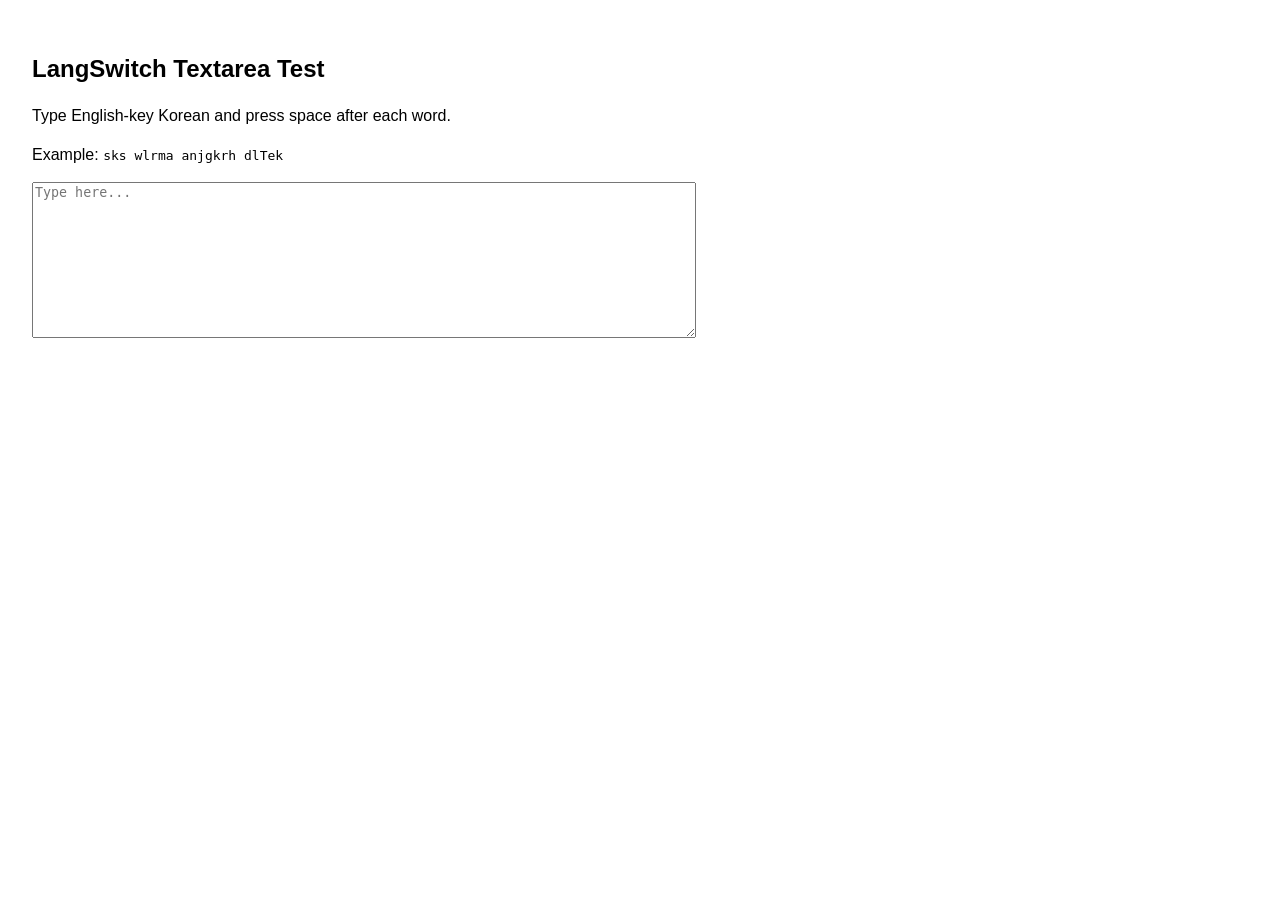
==== dev/test.html @ 9aa34976 "feat: initial release of LangSwitch" ====
<!doctype html>
<html lang="en">
<head>
  <meta charset="UTF-8" />
  <meta name="viewport" content="width=device-width, initial-scale=1.0" />
  <title>LangSwitch Test</title>
</head>
<body style="font-family: -apple-system, BlinkMacSystemFont, 'Segoe UI', sans-serif; padding: 24px; line-height: 1.4;">
  <h2>LangSwitch Textarea Test</h2>
  <p>Type English-key Korean and press space after each word.</p>
  <p>Example: <code>sks wlrma anjgkrh dlTek</code></p>
  <textarea rows="10" cols="80" placeholder="Type here..."></textarea>
</body>
</html>
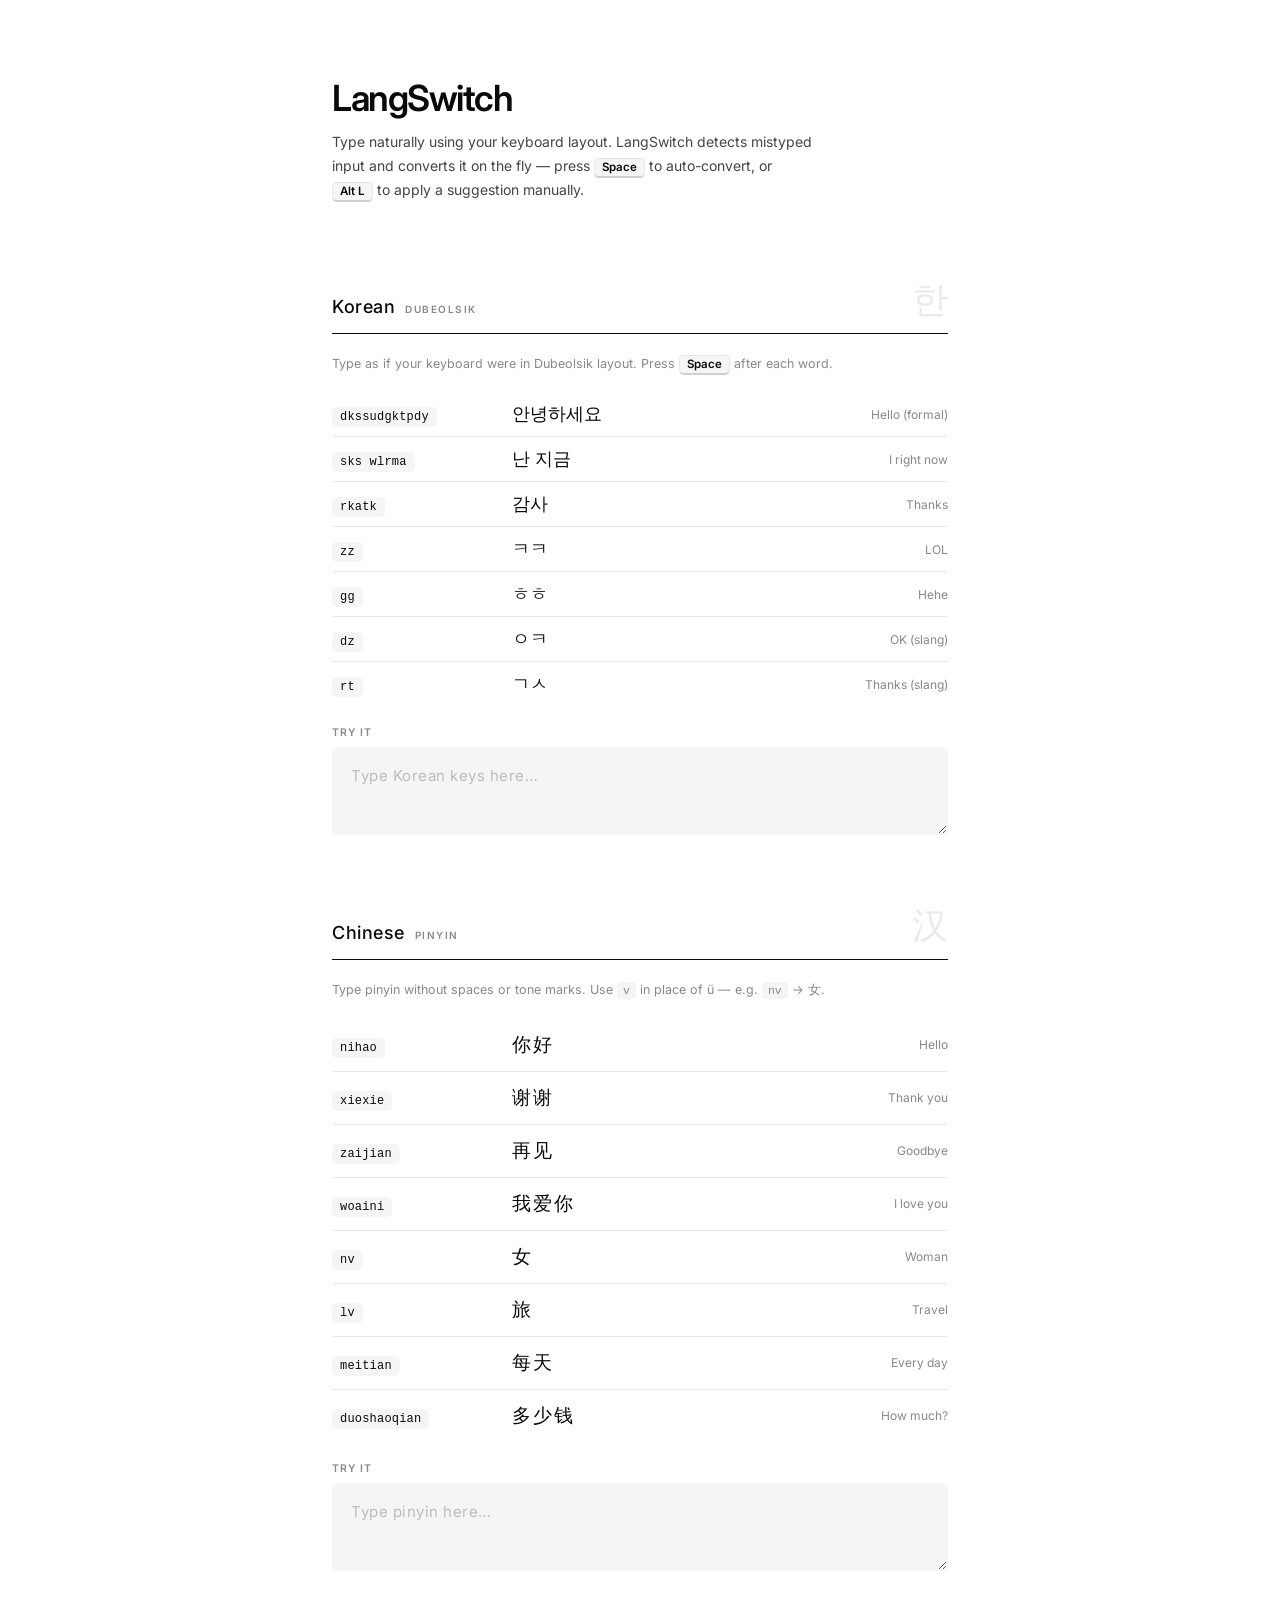
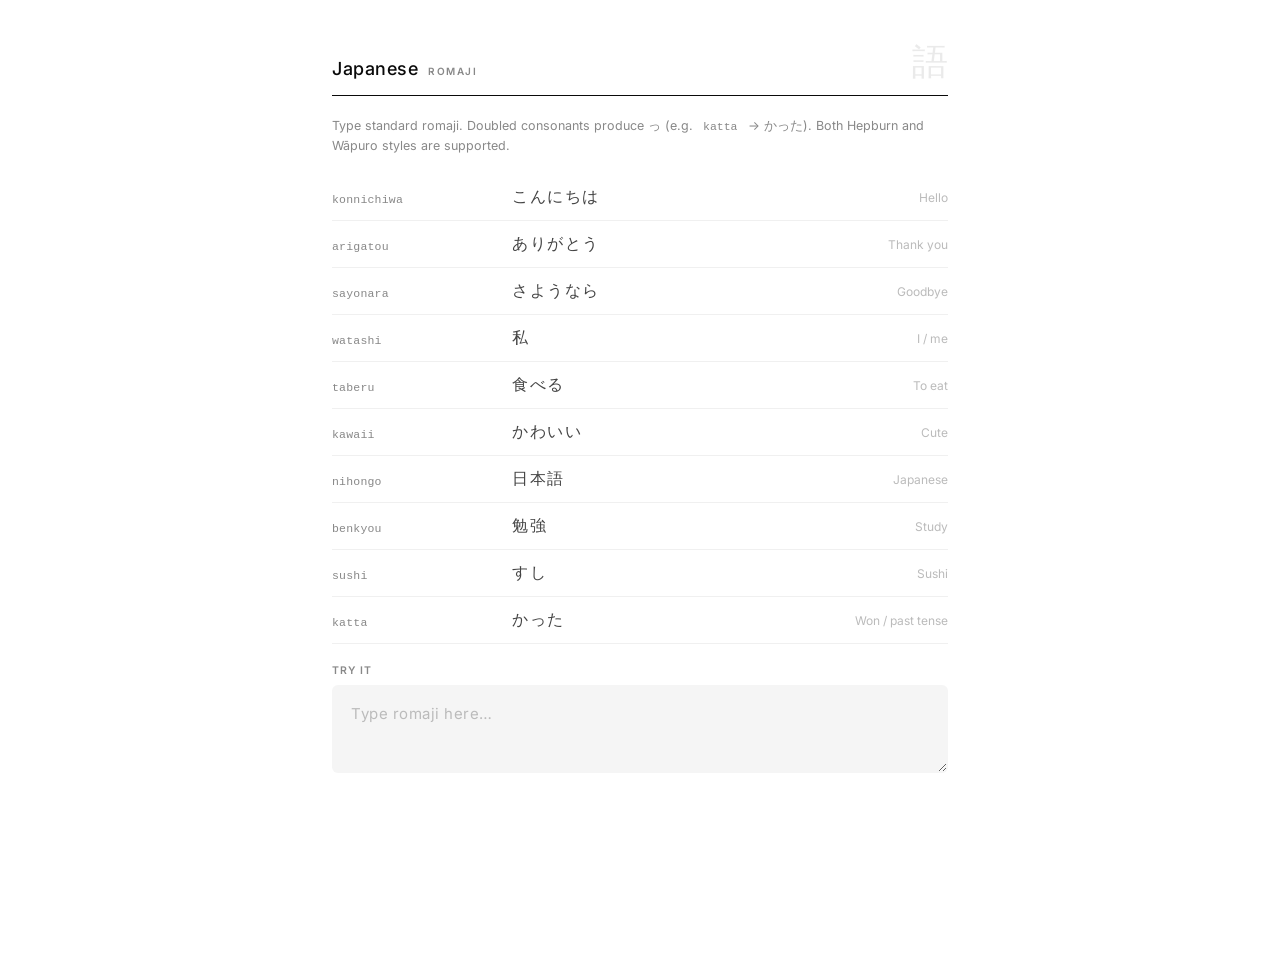
==== commit 2fcf152b: "Polish CJK support, UI, and docs - Add Japanese alternate romanizations (si, ti, tu, hu, zi, di, du)" ====
--- a/dev/test.html
+++ b/dev/test.html
@@ -3,12 +3,476 @@
 <head>
   <meta charset="UTF-8" />
   <meta name="viewport" content="width=device-width, initial-scale=1.0" />
-  <title>LangSwitch Test</title>
+  <title>LangSwitch</title>
+  <link rel="preconnect" href="https://fonts.googleapis.com" />
+  <link rel="preconnect" href="https://fonts.gstatic.com" crossorigin />
+  <link href="https://fonts.googleapis.com/css2?family=Inter:wght@400;500;600&display=swap" rel="stylesheet" />
+  <style>
+    *, *::before, *::after { box-sizing: border-box; margin: 0; padding: 0; }
+
+    :root {
+      --black:  #0a0a0a;
+      --gray-1: #444;
+      --gray-2: #888;
+      --gray-3: #bbb;
+      --gray-4: #e8e8e8;
+      --gray-5: #f5f5f5;
+      --white:  #fff;
+    }
+
+    body {
+      font-family: 'Inter', -apple-system, BlinkMacSystemFont, sans-serif;
+      background: var(--white);
+      color: var(--black);
+      -webkit-font-smoothing: antialiased;
+    }
+
+    .page {
+      max-width: 680px;
+      margin: 0 auto;
+      padding: 80px 32px 120px;
+    }
+
+    /* ── Hero ───────────────────────────────────────────── */
+    .hero {
+      margin-bottom: 80px;
+    }
+
+    .hero h1 {
+      font-size: 36px;
+      font-weight: 600;
+      letter-spacing: -1.5px;
+      line-height: 1;
+      margin-bottom: 14px;
+    }
+
+    .hero p {
+      font-size: 14px;
+      color: var(--gray-1);
+      line-height: 1.7;
+      max-width: 480px;
+    }
+
+    kbd {
+      font-family: inherit;
+      font-size: 11.5px;
+      font-weight: 600;
+      background: var(--gray-5);
+      border: 1px solid var(--gray-4);
+      border-bottom: 2px solid #d0d0d0;
+      border-radius: 5px;
+      padding: 1px 7px 2px;
+      color: var(--black);
+    }
+
+    /* ── Section shared ─────────────────────────────────── */
+    .section {
+      margin-bottom: 72px;
+      position: relative;
+    }
+
+    .section-header {
+      display: flex;
+      align-items: flex-end;
+      justify-content: space-between;
+      margin-bottom: 20px;
+      padding-bottom: 14px;
+    }
+
+    .section-left {
+      display: flex;
+      align-items: baseline;
+      gap: 10px;
+    }
+
+    .section-header h2 {
+      font-size: 18px;
+      font-weight: 600;
+      letter-spacing: -0.4px;
+    }
+
+    .section-tag {
+      font-size: 10px;
+      font-weight: 600;
+      letter-spacing: 1px;
+      text-transform: uppercase;
+      color: var(--gray-2);
+    }
+
+    .section-glyph {
+      font-size: 36px;
+      line-height: 1;
+      opacity: 0.08;
+      font-weight: 400;
+      user-select: none;
+    }
+
+    .section-hint {
+      font-size: 12.5px;
+      color: var(--gray-2);
+      margin-bottom: 18px;
+      line-height: 1.6;
+    }
+
+    /* ── Examples ───────────────────────────────────────── */
+    .examples {
+      margin-bottom: 20px;
+    }
+
+    .example-row {
+      display: grid;
+      grid-template-columns: 180px 130px 1fr;
+      align-items: center;
+      padding: 10px 0;
+      border-bottom: 1px solid var(--gray-4);
+    }
+
+    .example-row:last-child { border-bottom: none; }
+
+    .ex-input code {
+      font-family: 'SF Mono', 'Fira Code', 'Menlo', monospace;
+      font-size: 12px;
+      background: var(--gray-5);
+      padding: 3px 8px;
+      border-radius: 5px;
+      letter-spacing: 0.2px;
+    }
+
+    .ex-output {
+      color: var(--black);
+    }
+
+    .ex-meaning {
+      font-size: 12px;
+      color: var(--gray-2);
+      text-align: right;
+    }
+
+    /* ── Textarea ───────────────────────────────────────── */
+    .field-label {
+      font-size: 10.5px;
+      font-weight: 600;
+      letter-spacing: 0.9px;
+      text-transform: uppercase;
+      color: var(--gray-2);
+      margin-bottom: 8px;
+    }
+
+    textarea {
+      display: block;
+      width: 100%;
+      font-family: 'Inter', -apple-system, BlinkMacSystemFont, sans-serif;
+      font-size: 15px;
+      line-height: 1.65;
+      color: var(--black);
+      background: var(--gray-5);
+      border: 1px solid transparent;
+      border-radius: 12px;
+      padding: 16px 18px;
+      resize: vertical;
+      outline: none;
+      transition: border-color 0.15s, background 0.15s;
+      min-height: 88px;
+    }
+
+    textarea:focus {
+      background: var(--white);
+      border-color: var(--black);
+    }
+
+    textarea::placeholder { color: var(--gray-3); }
+
+    /* ══════════════════════════════════════════════════════
+       KOREAN  — bold, blocky, punchy
+       ══════════════════════════════════════════════════════ */
+    .section-ko .section-header {
+      border-bottom: 1px solid var(--black);
+      padding-bottom: 16px;
+    }
+
+    .section-ko .section-header h2 {
+      font-weight: 500;
+      letter-spacing: 0.5px;
+    }
+
+    .section-ko .section-tag {
+      letter-spacing: 1.5px;
+    }
+
+    .section-ko .ex-output {
+      font-size: 18px;
+      font-weight: 400;
+    }
+
+    .section-ko textarea {
+      border-radius: 6px;
+      letter-spacing: 0.5px;
+    }
+
+    /* ══════════════════════════════════════════════════════
+       CHINESE  — structured, classical, spacious
+       ══════════════════════════════════════════════════════ */
+    .section-zh .section-header {
+      border-bottom: 1px solid var(--black);
+      padding-bottom: 16px;
+    }
+
+    .section-zh .section-header h2 {
+      font-weight: 500;
+      letter-spacing: 0.5px;
+    }
+
+    .section-zh .section-tag {
+      letter-spacing: 1.5px;
+    }
+
+    .section-zh .example-row {
+      padding: 13px 0;
+    }
+
+    .section-zh .ex-output {
+      font-size: 19px;
+      font-weight: 400;
+      letter-spacing: 2px;
+    }
+
+    .section-zh textarea {
+      border-radius: 6px;
+      letter-spacing: 0.5px;
+    }
+
+    /* ══════════════════════════════════════════════════════
+       JAPANESE  — minimal, airy, precise
+       ══════════════════════════════════════════════════════ */
+    .section-ja .section-header {
+      border-bottom: 1px solid var(--black);
+      padding-bottom: 16px;
+    }
+
+    .section-ja .section-header h2 {
+      font-weight: 500;
+      letter-spacing: 0.5px;
+    }
+
+    .section-ja .section-tag {
+      letter-spacing: 1.5px;
+    }
+
+    .section-ja .example-row {
+      padding: 12px 0;
+      border-bottom: 1px solid #f0f0f0;
+    }
+
+    .section-ja .ex-output {
+      font-size: 16px;
+      font-weight: 400;
+      letter-spacing: 1.5px;
+      color: var(--gray-1);
+    }
+
+    .section-ja .ex-input code {
+      background: none;
+      padding: 0;
+      color: var(--gray-2);
+      font-size: 11.5px;
+    }
+
+    .section-ja .ex-meaning {
+      color: var(--gray-3);
+    }
+
+    .section-ja textarea {
+      border-radius: 6px;
+      letter-spacing: 0.5px;
+    }
+
+    .section-ja textarea:focus {
+      border-color: var(--gray-2);
+    }
+  </style>
 </head>
-<body style="font-family: -apple-system, BlinkMacSystemFont, 'Segoe UI', sans-serif; padding: 24px; line-height: 1.4;">
-  <h2>LangSwitch Textarea Test</h2>
-  <p>Type English-key Korean and press space after each word.</p>
-  <p>Example: <code>sks wlrma anjgkrh dlTek</code></p>
-  <textarea rows="10" cols="80" placeholder="Type here..."></textarea>
+<body>
+  <div class="page">
+
+    <!-- Hero -->
+    <header class="hero">
+      <h1>LangSwitch</h1>
+      <p>Type naturally using your keyboard layout. LangSwitch detects mistyped input and converts it on the fly — press <kbd>Space</kbd> to auto-convert, or <span style="white-space:nowrap"><kbd>Alt L</kbd></span> to apply a suggestion manually.</p>
+    </header>
+
+    <!-- Korean -->
+    <section class="section section-ko">
+      <div class="section-header">
+        <div class="section-left">
+          <h2>Korean</h2>
+          <span class="section-tag">Dubeolsik</span>
+        </div>
+        <span class="section-glyph">한</span>
+      </div>
+      <p class="section-hint">Type as if your keyboard were in Dubeolsik layout. Press <kbd>Space</kbd> after each word.</p>
+      <div class="examples">
+        <div class="example-row">
+          <div class="ex-input"><code>dkssudgktpdy</code></div>
+          <div class="ex-output">안녕하세요</div>
+          <div class="ex-meaning">Hello (formal)</div>
+        </div>
+        <div class="example-row">
+          <div class="ex-input"><code>sks wlrma</code></div>
+          <div class="ex-output">난 지금</div>
+          <div class="ex-meaning">I right now</div>
+        </div>
+        <div class="example-row">
+          <div class="ex-input"><code>rkatk</code></div>
+          <div class="ex-output">감사</div>
+          <div class="ex-meaning">Thanks</div>
+        </div>
+        <div class="example-row">
+          <div class="ex-input"><code>zz</code></div>
+          <div class="ex-output">ㅋㅋ</div>
+          <div class="ex-meaning">LOL</div>
+        </div>
+        <div class="example-row">
+          <div class="ex-input"><code>gg</code></div>
+          <div class="ex-output">ㅎㅎ</div>
+          <div class="ex-meaning">Hehe</div>
+        </div>
+        <div class="example-row">
+          <div class="ex-input"><code>dz</code></div>
+          <div class="ex-output">ㅇㅋ</div>
+          <div class="ex-meaning">OK (slang)</div>
+        </div>
+        <div class="example-row">
+          <div class="ex-input"><code>rt</code></div>
+          <div class="ex-output">ㄱㅅ</div>
+          <div class="ex-meaning">Thanks (slang)</div>
+        </div>
+      </div>
+      <p class="field-label">Try it</p>
+      <textarea placeholder="Type Korean keys here…"></textarea>
+    </section>
+
+    <!-- Chinese -->
+    <section class="section section-zh">
+      <div class="section-header">
+        <div class="section-left">
+          <h2>Chinese</h2>
+          <span class="section-tag">Pinyin</span>
+        </div>
+        <span class="section-glyph">汉</span>
+      </div>
+      <p class="section-hint">Type pinyin without spaces or tone marks. Use <code style="font-family:'SF Mono','Menlo',monospace;font-size:11.5px;background:#f5f5f5;padding:2px 6px;border-radius:4px">v</code> in place of ü — e.g. <code style="font-family:'SF Mono','Menlo',monospace;font-size:11.5px;background:#f5f5f5;padding:2px 6px;border-radius:4px">nv</code> → 女.</p>
+      <div class="examples">
+        <div class="example-row">
+          <div class="ex-input"><code>nihao</code></div>
+          <div class="ex-output">你好</div>
+          <div class="ex-meaning">Hello</div>
+        </div>
+        <div class="example-row">
+          <div class="ex-input"><code>xiexie</code></div>
+          <div class="ex-output">谢谢</div>
+          <div class="ex-meaning">Thank you</div>
+        </div>
+        <div class="example-row">
+          <div class="ex-input"><code>zaijian</code></div>
+          <div class="ex-output">再见</div>
+          <div class="ex-meaning">Goodbye</div>
+        </div>
+        <div class="example-row">
+          <div class="ex-input"><code>woaini</code></div>
+          <div class="ex-output">我爱你</div>
+          <div class="ex-meaning">I love you</div>
+        </div>
+        <div class="example-row">
+          <div class="ex-input"><code>nv</code></div>
+          <div class="ex-output">女</div>
+          <div class="ex-meaning">Woman</div>
+        </div>
+        <div class="example-row">
+          <div class="ex-input"><code>lv</code></div>
+          <div class="ex-output">旅</div>
+          <div class="ex-meaning">Travel</div>
+        </div>
+        <div class="example-row">
+          <div class="ex-input"><code>meitian</code></div>
+          <div class="ex-output">每天</div>
+          <div class="ex-meaning">Every day</div>
+        </div>
+        <div class="example-row">
+          <div class="ex-input"><code>duoshaoqian</code></div>
+          <div class="ex-output">多少钱</div>
+          <div class="ex-meaning">How much?</div>
+        </div>
+      </div>
+      <p class="field-label">Try it</p>
+      <textarea placeholder="Type pinyin here…"></textarea>
+    </section>
+
+    <!-- Japanese -->
+    <section class="section section-ja">
+      <div class="section-header">
+        <div class="section-left">
+          <h2>Japanese</h2>
+          <span class="section-tag">Romaji</span>
+        </div>
+        <span class="section-glyph">語</span>
+      </div>
+      <p class="section-hint">Type standard romaji. Doubled consonants produce っ (e.g. <code style="font-family:'SF Mono','Menlo',monospace;font-size:11.5px;padding:2px 6px;">katta</code> → かった). Both Hepburn and Wāpuro styles are supported.</p>
+      <div class="examples">
+        <div class="example-row">
+          <div class="ex-input"><code>konnichiwa</code></div>
+          <div class="ex-output">こんにちは</div>
+          <div class="ex-meaning">Hello</div>
+        </div>
+        <div class="example-row">
+          <div class="ex-input"><code>arigatou</code></div>
+          <div class="ex-output">ありがとう</div>
+          <div class="ex-meaning">Thank you</div>
+        </div>
+        <div class="example-row">
+          <div class="ex-input"><code>sayonara</code></div>
+          <div class="ex-output">さようなら</div>
+          <div class="ex-meaning">Goodbye</div>
+        </div>
+        <div class="example-row">
+          <div class="ex-input"><code>watashi</code></div>
+          <div class="ex-output">私</div>
+          <div class="ex-meaning">I / me</div>
+        </div>
+        <div class="example-row">
+          <div class="ex-input"><code>taberu</code></div>
+          <div class="ex-output">食べる</div>
+          <div class="ex-meaning">To eat</div>
+        </div>
+        <div class="example-row">
+          <div class="ex-input"><code>kawaii</code></div>
+          <div class="ex-output">かわいい</div>
+          <div class="ex-meaning">Cute</div>
+        </div>
+        <div class="example-row">
+          <div class="ex-input"><code>nihongo</code></div>
+          <div class="ex-output">日本語</div>
+          <div class="ex-meaning">Japanese</div>
+        </div>
+        <div class="example-row">
+          <div class="ex-input"><code>benkyou</code></div>
+          <div class="ex-output">勉強</div>
+          <div class="ex-meaning">Study</div>
+        </div>
+        <div class="example-row">
+          <div class="ex-input"><code>sushi</code></div>
+          <div class="ex-output">すし</div>
+          <div class="ex-meaning">Sushi</div>
+        </div>
+        <div class="example-row">
+          <div class="ex-input"><code>katta</code></div>
+          <div class="ex-output">かった</div>
+          <div class="ex-meaning">Won / past tense</div>
+        </div>
+      </div>
+      <p class="field-label">Try it</p>
+      <textarea placeholder="Type romaji here…"></textarea>
+    </section>
+
+  </div>
 </body>
 </html>
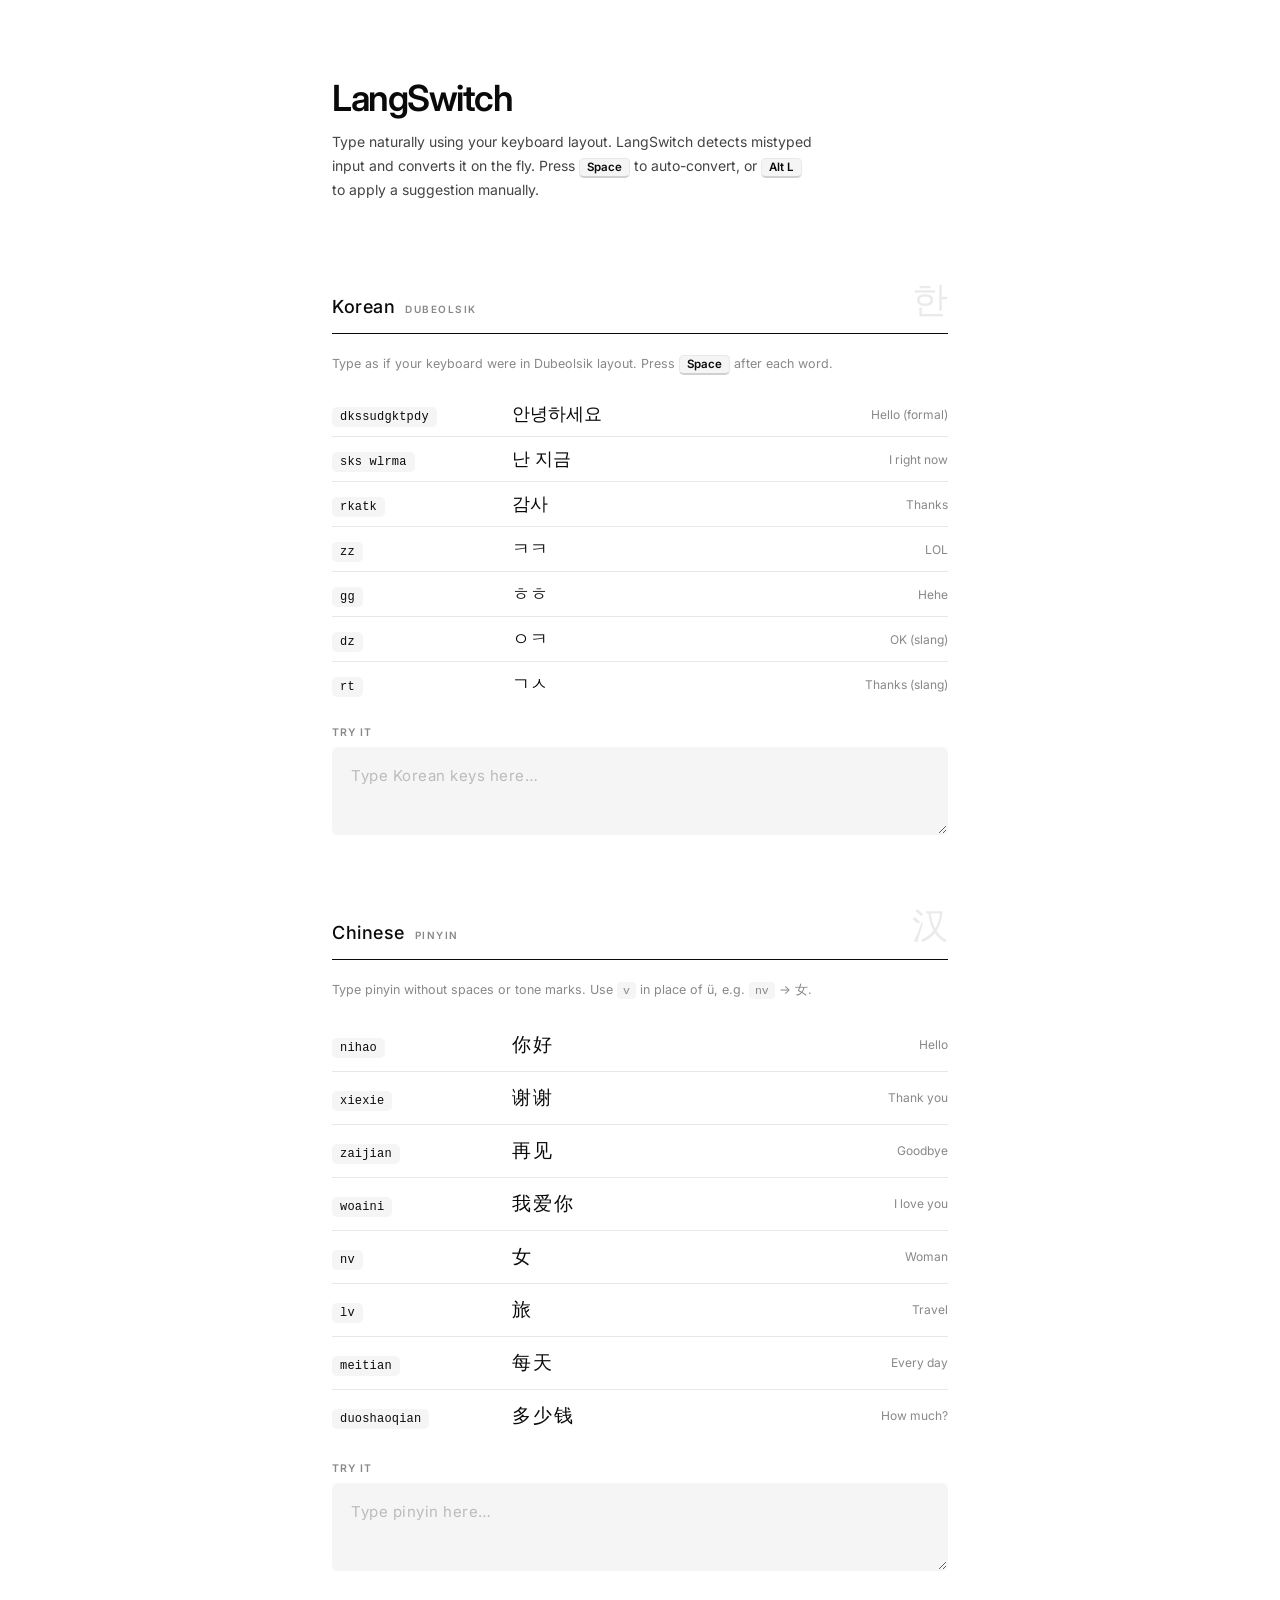
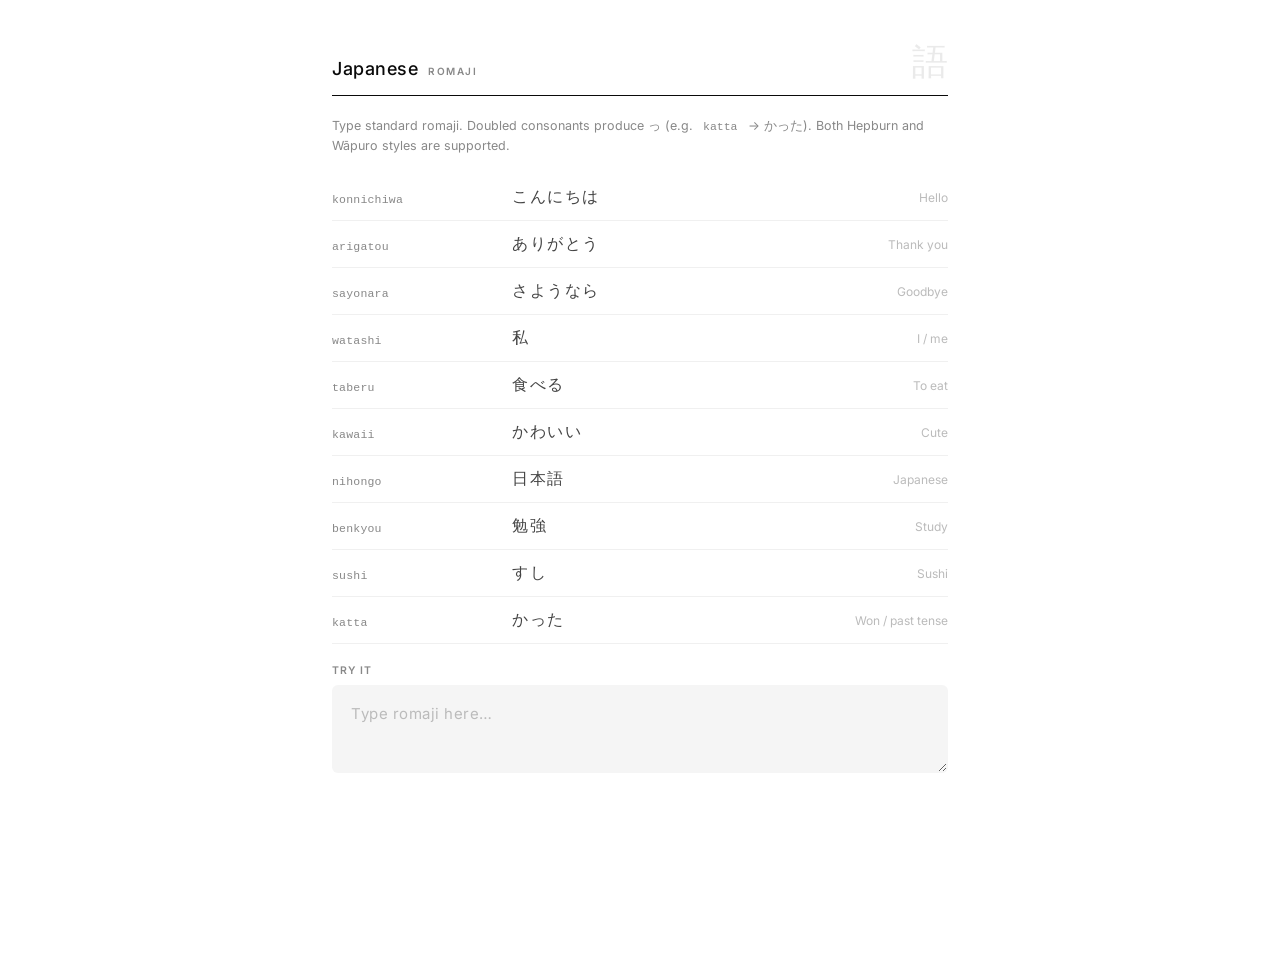
==== commit caa162a1: "Remove all em dashes from README and test.html" ====
--- a/dev/test.html
+++ b/dev/test.html
@@ -183,7 +183,7 @@
     textarea::placeholder { color: var(--gray-3); }
 
     /* ══════════════════════════════════════════════════════
-       KOREAN  — bold, blocky, punchy
+       KOREAN  bold, blocky, punchy
        ══════════════════════════════════════════════════════ */
     .section-ko .section-header {
       border-bottom: 1px solid var(--black);
@@ -210,7 +210,7 @@
     }
 
     /* ══════════════════════════════════════════════════════
-       CHINESE  — structured, classical, spacious
+       CHINESE  structured, classical, spacious
        ══════════════════════════════════════════════════════ */
     .section-zh .section-header {
       border-bottom: 1px solid var(--black);
@@ -242,7 +242,7 @@
     }
 
     /* ══════════════════════════════════════════════════════
-       JAPANESE  — minimal, airy, precise
+       JAPANESE  minimal, airy, precise
        ══════════════════════════════════════════════════════ */
     .section-ja .section-header {
       border-bottom: 1px solid var(--black);
@@ -297,7 +297,7 @@
     <!-- Hero -->
     <header class="hero">
       <h1>LangSwitch</h1>
-      <p>Type naturally using your keyboard layout. LangSwitch detects mistyped input and converts it on the fly — press <kbd>Space</kbd> to auto-convert, or <span style="white-space:nowrap"><kbd>Alt L</kbd></span> to apply a suggestion manually.</p>
+      <p>Type naturally using your keyboard layout. LangSwitch detects mistyped input and converts it on the fly. Press <kbd>Space</kbd> to auto-convert, or <span style="white-space:nowrap"><kbd>Alt L</kbd></span> to apply a suggestion manually.</p>
     </header>
 
     <!-- Korean -->
@@ -360,7 +360,7 @@
         </div>
         <span class="section-glyph">汉</span>
       </div>
-      <p class="section-hint">Type pinyin without spaces or tone marks. Use <code style="font-family:'SF Mono','Menlo',monospace;font-size:11.5px;background:#f5f5f5;padding:2px 6px;border-radius:4px">v</code> in place of ü — e.g. <code style="font-family:'SF Mono','Menlo',monospace;font-size:11.5px;background:#f5f5f5;padding:2px 6px;border-radius:4px">nv</code> → 女.</p>
+      <p class="section-hint">Type pinyin without spaces or tone marks. Use <code style="font-family:'SF Mono','Menlo',monospace;font-size:11.5px;background:#f5f5f5;padding:2px 6px;border-radius:4px">v</code> in place of ü, e.g. <code style="font-family:'SF Mono','Menlo',monospace;font-size:11.5px;background:#f5f5f5;padding:2px 6px;border-radius:4px">nv</code> → 女.</p>
       <div class="examples">
         <div class="example-row">
           <div class="ex-input"><code>nihao</code></div>
